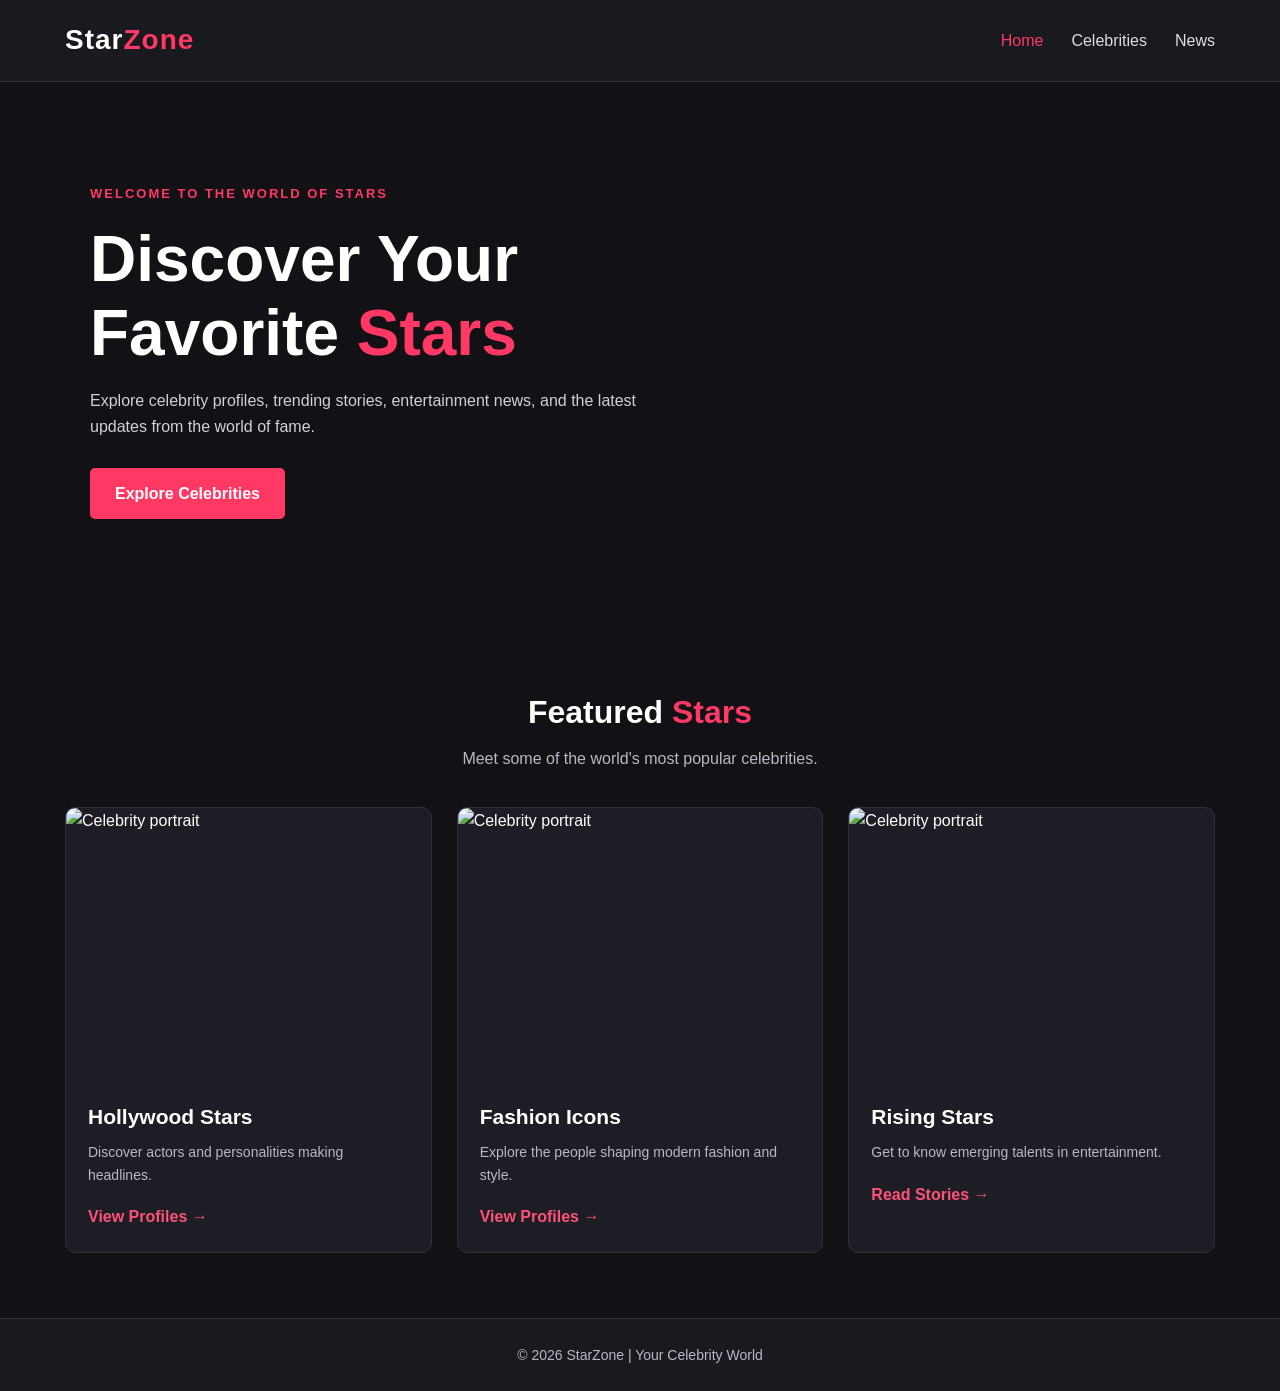
==== index.html @ b4a2bbc5 "second commit" ====
<!DOCTYPE html>
<html lang="en">
<head>
    <meta charset="UTF-8">
    <meta name="viewport" content="width=device-width, initial-scale=1.0">
    <title>StarZone | Celebrity World</title>
    <link rel="stylesheet" href="style.css">
</head>
<body>

    <header>
        <nav class="navbar">
            <a href="index.html" class="logo">Star<span>Zone</span></a>

            <ul class="nav-links">
                <li><a class="active" href="index.html">Home</a></li>
                <li><a href="celebrities.html">Celebrities</a></li>
                <li><a href="news.html">News</a></li>
            </ul>
        </nav>
    </header>

    <section class="hero">
        <div class="hero-content">
            <p class="tagline">WELCOME TO THE WORLD OF STARS</p>
            <h1>Discover Your Favorite <span>Stars</span></h1>
            <p>
                Explore celebrity profiles, trending stories,
                entertainment news, and the latest updates
                from the world of fame.
            </p>
            <a href="celebrities.html" class="btn">Explore Celebrities</a>
        </div>
    </section>

    <section class="section">
        <h2>Featured <span>Stars</span></h2>
        <p class="section-desc">Meet some of the world's most popular celebrities.</p>

        <div class="card-container">
            <div class="card">
                <img src="https://images.unsplash.com/photo-1500648767791-00dcc994a43e?auto=format&fit=crop&w=600&q=80" alt="Celebrity portrait">
                <div class="card-content">
                    <h3>Hollywood Stars</h3>
                    <p>Discover actors and personalities making headlines.</p>
                    <a href="celebrities.html">View Profiles →</a>
                </div>
            </div>

            <div class="card">
                <img src="https://images.unsplash.com/photo-1494790108377-be9c29b29330?auto=format&fit=crop&w=600&q=80" alt="Celebrity portrait">
                <div class="card-content">
                    <h3>Fashion Icons</h3>
                    <p>Explore the people shaping modern fashion and style.</p>
                    <a href="celebrities.html">View Profiles →</a>
                </div>
            </div>

            <div class="card">
                <img src="https://images.unsplash.com/photo-1506794778202-cad84cf45f1d?auto=format&fit=crop&w=600&q=80" alt="Celebrity portrait">
                <div class="card-content">
                    <h3>Rising Stars</h3>
                    <p>Get to know emerging talents in entertainment.</p>
                    <a href="news.html">Read Stories →</a>
                </div>
            </div>
        </div>
    </section>

    <footer>
        <p>© 2026 StarZone | Your Celebrity World</p>
    </footer>

</body>
</html>
---- style.css ----
/* General styles */
* {
    margin: 0;
    padding: 0;
    box-sizing: border-box;
}

html {
    scroll-behavior: smooth;
}

body {
    font-family: Arial, Helvetica, sans-serif;
    background-color: #111116;
    color: #ffffff;
    line-height: 1.6;
}

a {
    text-decoration: none;
    color: inherit;
}

/* Navigation */
header {
    background-color: #191920;
    border-bottom: 1px solid #303039;
}

.navbar {
    max-width: 1200px;
    margin: auto;
    padding: 18px 25px;
    display: flex;
    justify-content: space-between;
    align-items: center;
    gap: 20px;
}

.logo {
    font-size: 28px;
    font-weight: bold;
    letter-spacing: 1px;
}

.logo span,
h1 span,
h2 span {
    color: #ff3864;
}

.nav-links {
    display: flex;
    list-style: none;
    gap: 28px;
}

.nav-links a {
    color: #dddddf;
    transition: 0.3s;
}

.nav-links a:hover,
.nav-links a.active {
    color: #ff3864;
}

/* Home hero */
.hero {
    min-height: 540px;
    display: flex;
    align-items: center;
    padding: 70px max(7%, calc((100% - 1100px) / 2));
    background:
        linear-gradient(90deg, rgba(17,17,22,0.98),
        rgba(17,17,22,0.65)),
        url("https://images.unsplash.com/photo-1492684223066-81342ee5ff30?auto=format&fit=crop&w=1600&q=80")
        center/cover no-repeat;
}

.hero-content {
    max-width: 650px;
}

.tagline,
.category {
    color: #ff3864;
    font-size: 13px;
    font-weight: bold;
    letter-spacing: 2px;
}

.hero h1 {
    font-size: clamp(38px, 6vw, 64px);
    line-height: 1.15;
    margin: 18px 0;
}

.hero-content > p:not(.tagline) {
    color: #d0d0d6;
    margin-bottom: 28px;
    max-width: 550px;
}

.btn {
    display: inline-block;
    background-color: #ff3864;
    color: white;
    padding: 13px 25px;
    border-radius: 5px;
    font-weight: bold;
    transition: 0.3s;
}

.btn:hover {
    background-color: #e51f4d;
    transform: translateY(-2px);
}

/* Inner page banner */
.page-banner {
    text-align: center;
    padding: 65px 20px;
    background: linear-gradient(135deg, #24121e, #17171f);
}

.page-banner h1 {
    font-size: clamp(32px, 5vw, 46px);
    margin-bottom: 10px;
}

.page-banner p,
.section-desc {
    color: #b9b9c3;
}

/* Main sections */
.section {
    max-width: 1200px;
    margin: auto;
    padding: 65px 25px;
}

.section > h2 {
    text-align: center;
    font-size: 32px;
    margin-bottom: 8px;
}

.section-desc {
    text-align: center;
    margin-bottom: 35px;
}

/* Celebrity cards */
.card-container {
    display: grid;
    grid-template-columns: repeat(3, minmax(0, 1fr));
    gap: 25px;
    margin-top: 35px;
}

.card {
    background-color: #1d1d25;
    border: 1px solid #303039;
    border-radius: 10px;
    overflow: hidden;
    transition: transform 0.3s, border-color 0.3s;
}

.card:hover {
    transform: translateY(-6px);
    border-color: #ff3864;
}

.card img {
    display: block;
    width: 100%;
    height: 270px;
    object-fit: cover;
}

.card-content {
    padding: 22px;
}

.card-content h3 {
    margin-bottom: 8px;
    font-size: 21px;
}

.card-content p {
    color: #b9b9c3;
    font-size: 14px;
    margin-bottom: 8px;
}

.card-content a,
.news-content a {
    display: inline-block;
    margin-top: 10px;
    color: #ff5277;
    font-weight: bold;
}

.card-content a:hover,
.news-content a:hover {
    color: white;
}

/* News cards */
.news-container {
    display: grid;
    grid-template-columns: repeat(2, minmax(0, 1fr));
    gap: 28px;
    margin-top: 35px;
}

.news-card {
    background: #1d1d25;
    border: 1px solid #303039;
    border-radius: 10px;
    overflow: hidden;
}

.news-card img {
    display: block;
    width: 100%;
    height: 260px;
    object-fit: cover;
}

.news-content {
    padding: 24px;
}

.news-content h3 {
    font-size: 22px;
    line-height: 1.35;
    margin: 10px 0;
}

.news-content > p:not(.category) {
    color: #b9b9c3;
}

/* Footer */
footer {
    text-align: center;
    padding: 25px 15px;
    background: #191920;
    border-top: 1px solid #303039;
    color: #b9b9c3;
    font-size: 14px;
}

/* Responsive design */
@media (max-width: 800px) {
    .card-container {
        grid-template-columns: repeat(2, minmax(0, 1fr));
    }

    .hero {
        min-height: 460px;
    }
}

@media (max-width: 550px) {
    .navbar {
        flex-direction: column;
        padding: 16px;
    }

    .nav-links {
        gap: 18px;
        flex-wrap: wrap;
        justify-content: center;
    }

    .card-container,
    .news-container {
        grid-template-columns: 1fr;
    }

    .hero {
        padding: 55px 24px;
    }

    .section {
        padding: 45px 18px;
    }

    .card img {
        height: 300px;
    }
}
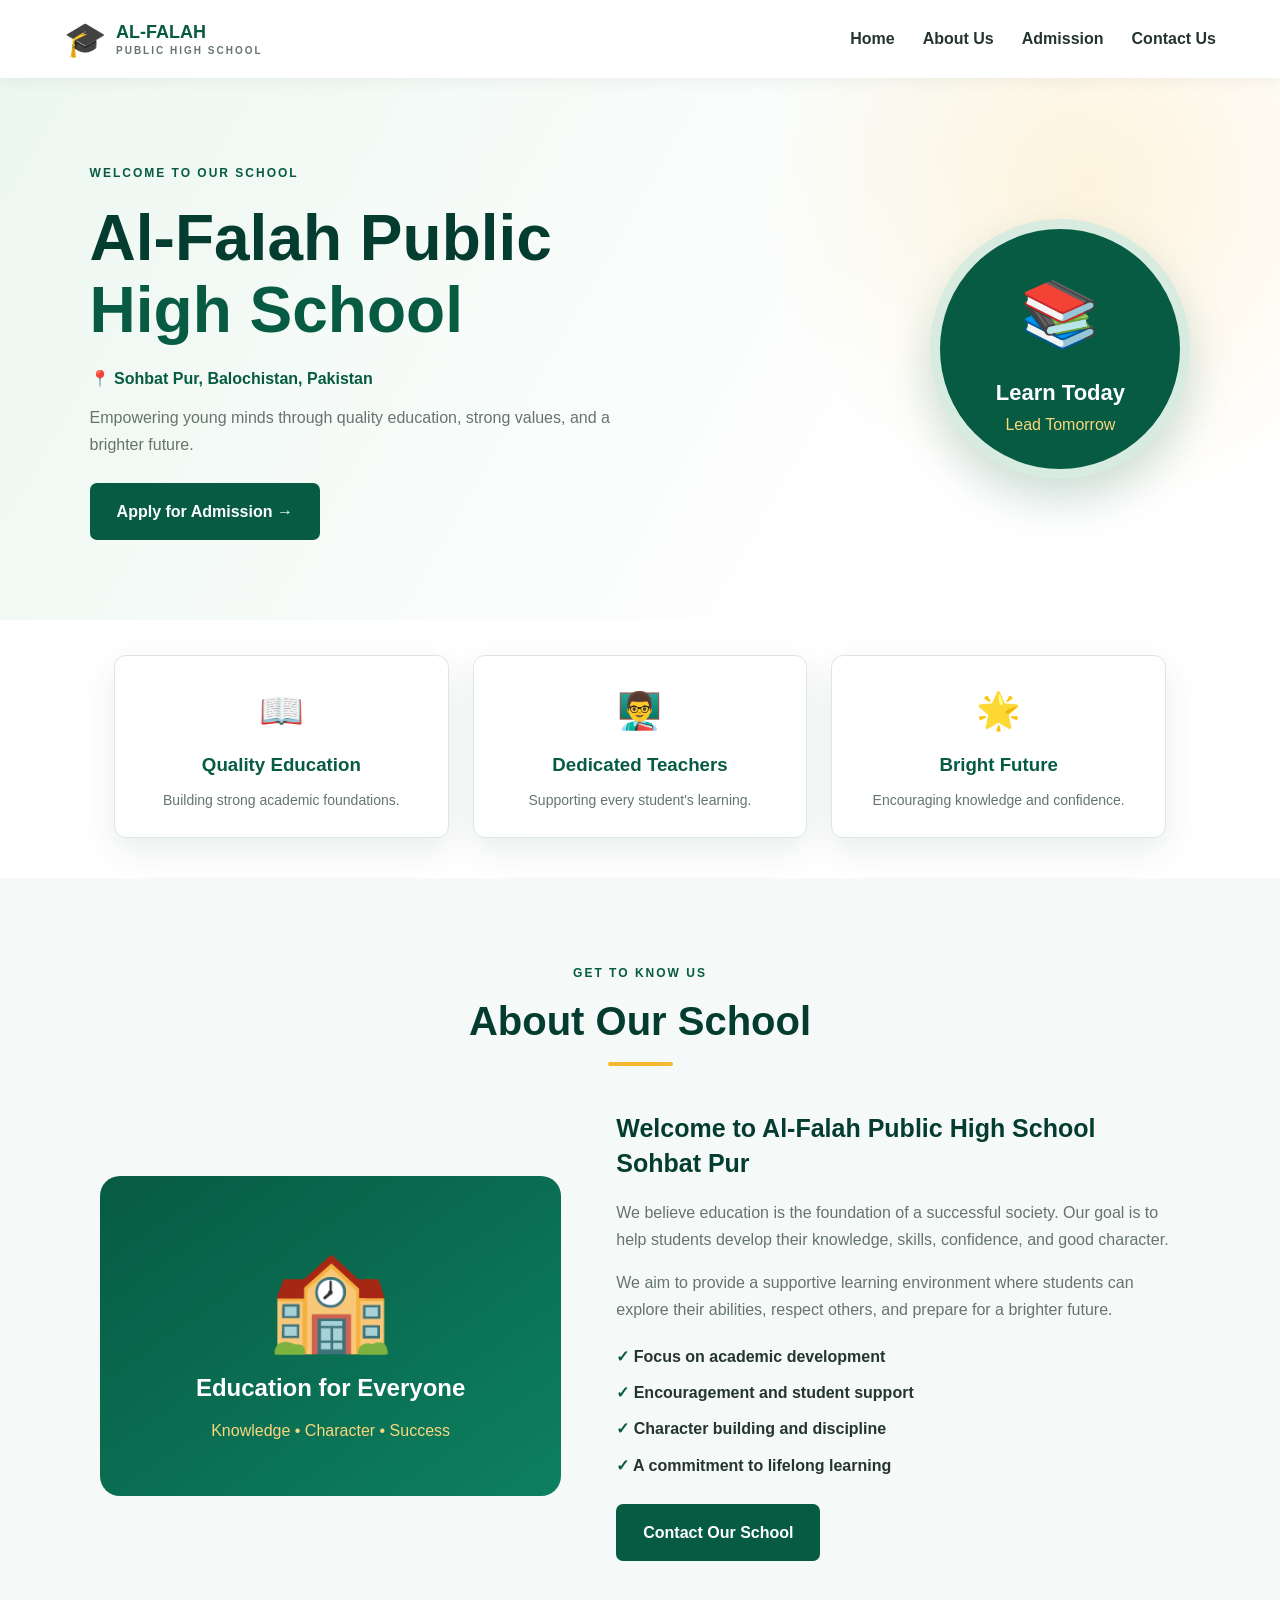
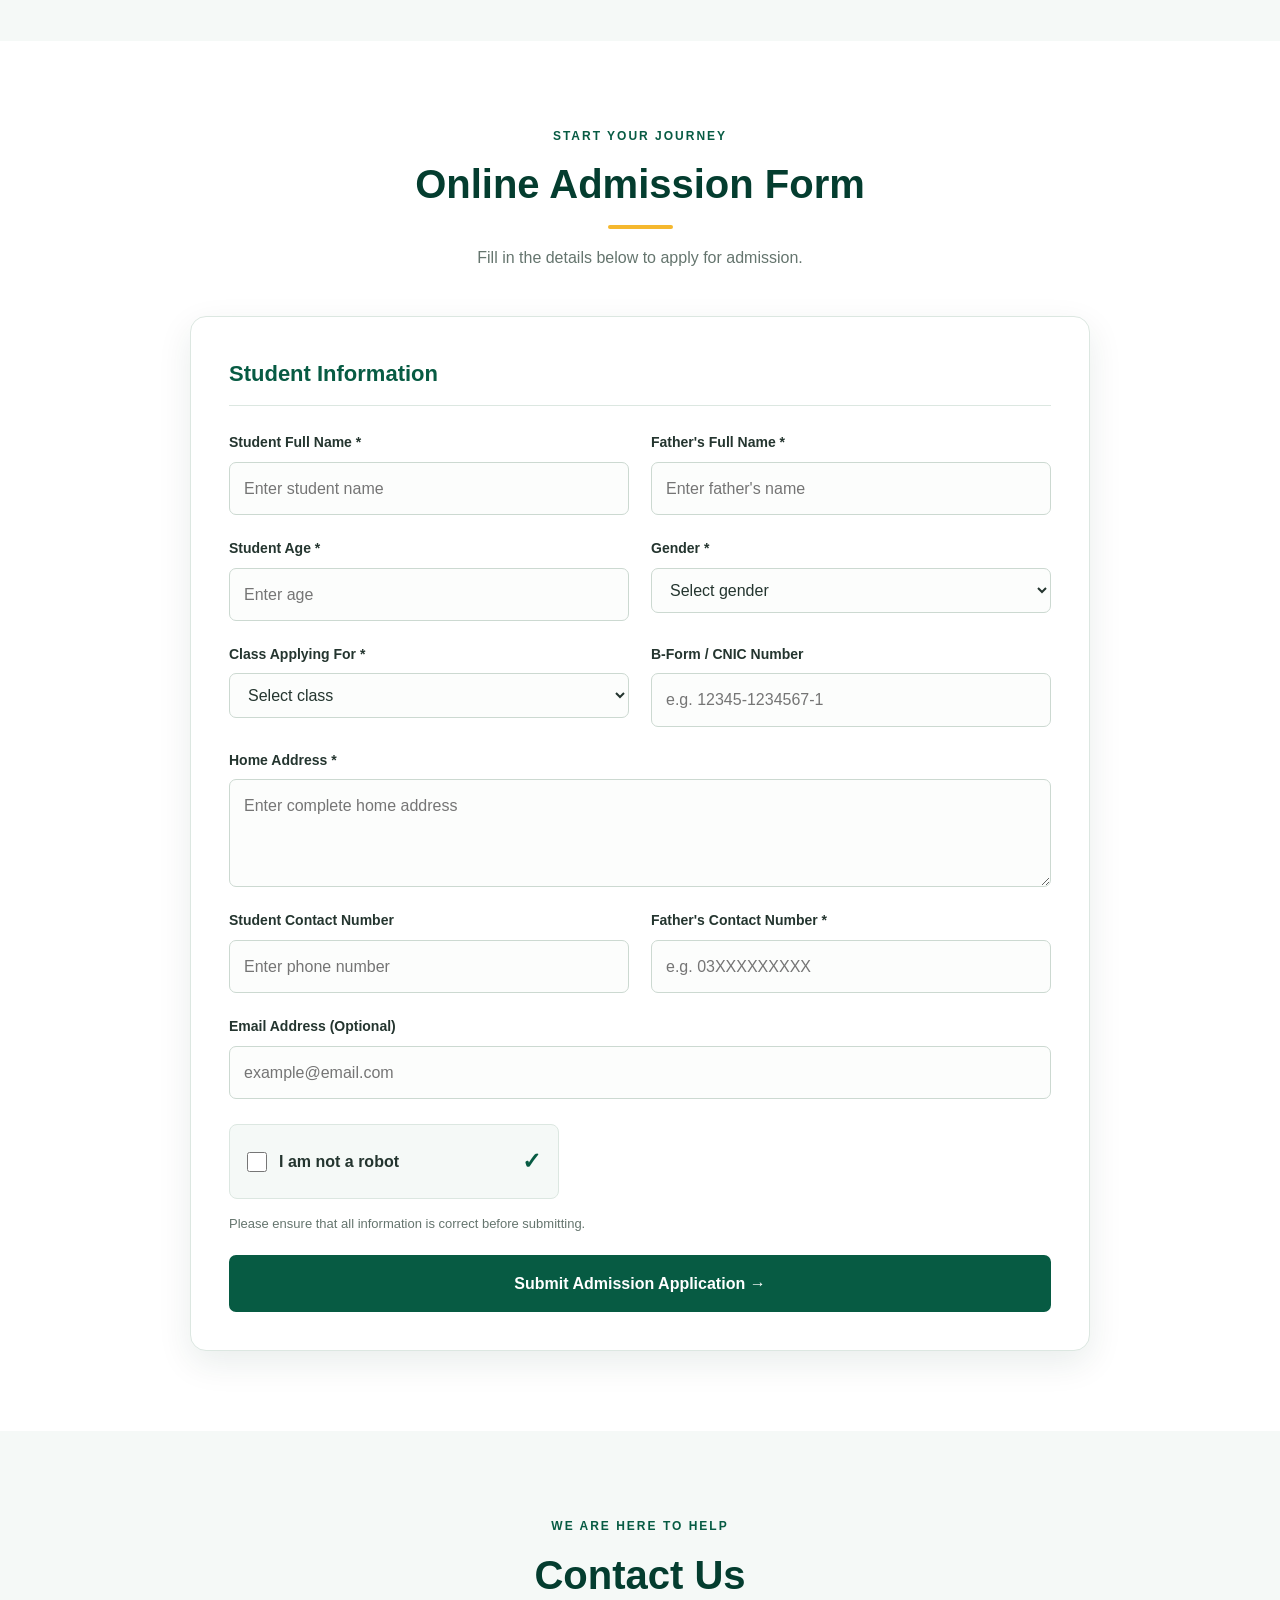
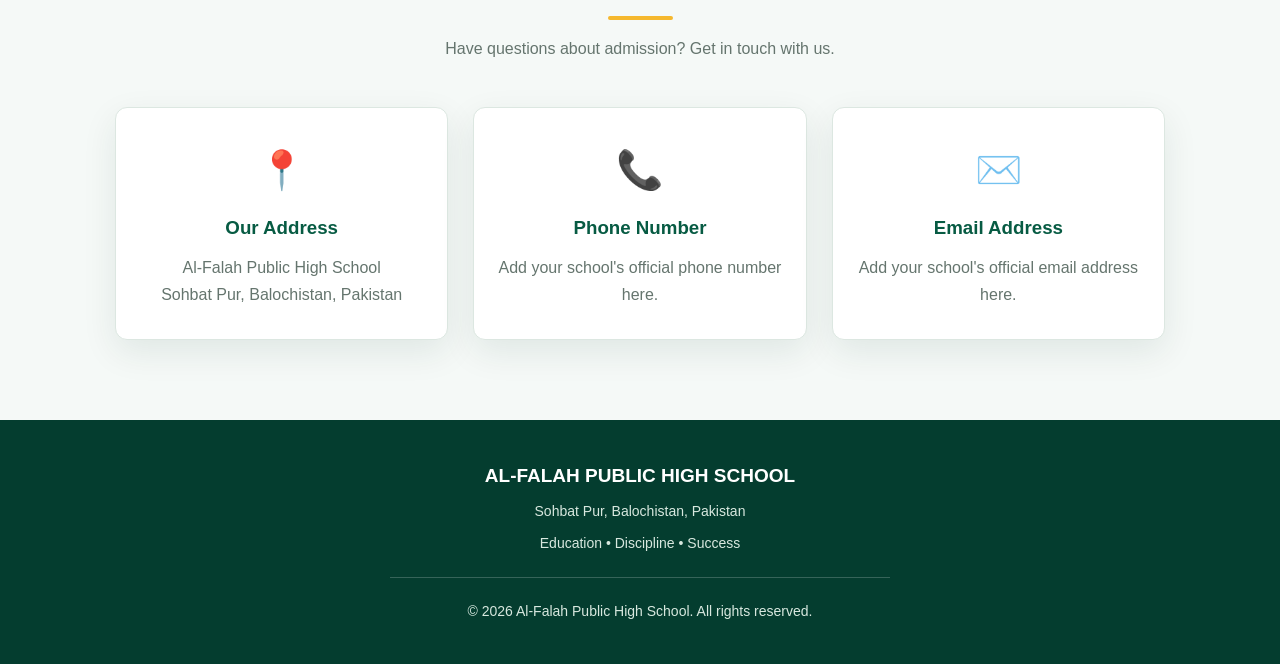
==== commit f57d69b2: "School web" ====
--- a/index.html
+++ b/index.html
@@ -4,73 +4,271 @@
 <head>
     <meta charset="UTF-8">
     <meta name="viewport" content="width=device-width, initial-scale=1.0">
-    <title>StarZone | Celebrity World</title>
+    <title>Al-Falah Public High School | Sohbat Pur</title>
     <link rel="stylesheet" href="style.css">
 </head>
 <body>
 
+    <!-- Navigation -->
     <header>
         <nav class="navbar">
-            <a href="index.html" class="logo">Star<span>Zone</span></a>
-
-            <ul class="nav-links">
-                <li><a class="active" href="index.html">Home</a></li>
-                <li><a href="celebrities.html">Celebrities</a></li>
-                <li><a href="news.html">News</a></li>
+            <a href="#home" class="logo">
+                <span class="logo-icon">🎓</span>
+                <span>AL-FALAH <small>PUBLIC HIGH SCHOOL</small></span>
+            </a>
+
+            <button class="menu-toggle" id="menuToggle"
+                    aria-label="Toggle navigation" aria-expanded="false">
+                ☰
+            </button>
+
+            <ul class="nav-links" id="navLinks">
+                <li><a href="#home">Home</a></li>
+                <li><a href="#about">About Us</a></li>
+                <li><a href="#admission">Admission</a></li>
+                <li><a href="#contact">Contact Us</a></li>
             </ul>
         </nav>
     </header>
 
-    <section class="hero">
+    <!-- Home -->
+    <section class="hero" id="home">
         <div class="hero-content">
-            <p class="tagline">WELCOME TO THE WORLD OF STARS</p>
-            <h1>Discover Your Favorite <span>Stars</span></h1>
+            <span class="welcome">WELCOME TO OUR SCHOOL</span>
+            <h1>Al-Falah Public<br><span>High School</span></h1>
+            <p class="location">📍 Sohbat Pur, Balochistan, Pakistan</p>
             <p>
-                Explore celebrity profiles, trending stories,
-                entertainment news, and the latest updates
-                from the world of fame.
+                Empowering young minds through quality education,
+                strong values, and a brighter future.
             </p>
-            <a href="celebrities.html" class="btn">Explore Celebrities</a>
-        </div>
-    </section>
-
-    <section class="section">
-        <h2>Featured <span>Stars</span></h2>
-        <p class="section-desc">Meet some of the world's most popular celebrities.</p>
-
-        <div class="card-container">
-            <div class="card">
-                <img src="https://images.unsplash.com/photo-1500648767791-00dcc994a43e?auto=format&fit=crop&w=600&q=80" alt="Celebrity portrait">
-                <div class="card-content">
-                    <h3>Hollywood Stars</h3>
-                    <p>Discover actors and personalities making headlines.</p>
-                    <a href="celebrities.html">View Profiles →</a>
-                </div>
-            </div>
-
-            <div class="card">
-                <img src="https://images.unsplash.com/photo-1494790108377-be9c29b29330?auto=format&fit=crop&w=600&q=80" alt="Celebrity portrait">
-                <div class="card-content">
-                    <h3>Fashion Icons</h3>
-                    <p>Explore the people shaping modern fashion and style.</p>
-                    <a href="celebrities.html">View Profiles →</a>
-                </div>
-            </div>
-
-            <div class="card">
-                <img src="https://images.unsplash.com/photo-1506794778202-cad84cf45f1d?auto=format&fit=crop&w=600&q=80" alt="Celebrity portrait">
-                <div class="card-content">
-                    <h3>Rising Stars</h3>
-                    <p>Get to know emerging talents in entertainment.</p>
-                    <a href="news.html">Read Stories →</a>
-                </div>
-            </div>
-        </div>
-    </section>
-
+            <a href="#admission" class="btn">Apply for Admission →</a>
+        </div>
+        <div class="hero-decoration">
+            <div class="book-icon">📚</div>
+            <h3>Learn Today</h3>
+            <p>Lead Tomorrow</p>
+        </div>
+    </section>
+
+    <!-- Highlights -->
+    <section class="highlights">
+        <div class="highlight">
+            <span>📖</span>
+            <h3>Quality Education</h3>
+            <p>Building strong academic foundations.</p>
+        </div>
+        <div class="highlight">
+            <span>👨‍🏫</span>
+            <h3>Dedicated Teachers</h3>
+            <p>Supporting every student's learning.</p>
+        </div>
+        <div class="highlight">
+            <span>🌟</span>
+            <h3>Bright Future</h3>
+            <p>Encouraging knowledge and confidence.</p>
+        </div>
+    </section>
+
+    <!-- About -->
+    <section class="section about" id="about">
+        <div class="section-heading">
+            <span class="eyebrow">GET TO KNOW US</span>
+            <h2>About Our School</h2>
+            <div class="underline"></div>
+        </div>
+
+        <div class="about-content">
+            <div class="about-illustration">
+                <span>🏫</span>
+                <h3>Education for Everyone</h3>
+                <p>Knowledge • Character • Success</p>
+            </div>
+
+            <div class="about-text">
+                <h3>Welcome to Al-Falah Public High School Sohbat Pur</h3>
+                <p>
+                    We believe education is the foundation of a successful
+                    society. Our goal is to help students develop their
+                    knowledge, skills, confidence, and good character.
+                </p>
+                <p>
+                    We aim to provide a supportive learning environment
+                    where students can explore their abilities, respect
+                    others, and prepare for a brighter future.
+                </p>
+
+                <ul class="about-list">
+                    <li>✓ Focus on academic development</li>
+                    <li>✓ Encouragement and student support</li>
+                    <li>✓ Character building and discipline</li>
+                    <li>✓ A commitment to lifelong learning</li>
+                </ul>
+
+                <a href="#contact" class="btn">Contact Our School</a>
+            </div>
+        </div>
+    </section>
+
+    <!-- Admission -->
+    <section class="section admission-section" id="admission">
+        <div class="section-heading">
+            <span class="eyebrow">START YOUR JOURNEY</span>
+            <h2>Online Admission Form</h2>
+            <div class="underline"></div>
+            <p>Fill in the details below to apply for admission.</p>
+        </div>
+
+        <form id="admissionForm" class="admission-form">
+            <h3 class="form-title">Student Information</h3>
+
+            <div class="form-grid">
+                <div class="form-group">
+                    <label for="studentName">Student Full Name *</label>
+                    <input type="text" id="studentName" name="studentName"
+                           placeholder="Enter student name" required
+                           maxlength="100">
+                </div>
+
+                <div class="form-group">
+                    <label for="fatherName">Father's Full Name *</label>
+                    <input type="text" id="fatherName" name="fatherName"
+                           placeholder="Enter father's name" required
+                           maxlength="100">
+                </div>
+
+                <div class="form-group">
+                    <label for="age">Student Age *</label>
+                    <input type="number" id="age" name="age"
+                           min="3" max="30" placeholder="Enter age" required>
+                </div>
+
+                <div class="form-group">
+                    <label for="gender">Gender *</label>
+                    <select id="gender" name="gender" required>
+                        <option value="">Select gender</option>
+                        <option value="Male">Male</option>
+                        <option value="Female">Female</option>
+                        <option value="Other">Other</option>
+                    </select>
+                </div>
+
+                <div class="form-group">
+                    <label for="className">Class Applying For *</label>
+                    <select id="className" name="className" required>
+                        <option value="">Select class</option>
+                        <option>Nursery</option>
+                        <option>Prep</option>
+                        <option>Class 1</option>
+                        <option>Class 2</option>
+                        <option>Class 3</option>
+                        <option>Class 4</option>
+                        <option>Class 5</option>
+                        <option>Class 6</option>
+                        <option>Class 7</option>
+                        <option>Class 8</option>
+                        <option>Class 9</option>
+                        <option>Class 10</option>
+                    </select>
+                </div>
+
+                <div class="form-group">
+                    <label for="cnic">B-Form / CNIC Number</label>
+                    <input type="text" id="cnic" name="cnic"
+                           placeholder="e.g. 12345-1234567-1"
+                           maxlength="15">
+                </div>
+
+                <div class="form-group full-width">
+                    <label for="address">Home Address *</label>
+                    <textarea id="address" name="address" rows="3"
+                              placeholder="Enter complete home address"
+                              required maxlength="500"></textarea>
+                </div>
+
+                <div class="form-group">
+                    <label for="studentPhone">Student Contact Number</label>
+                    <input type="tel" id="studentPhone" name="studentPhone"
+                           placeholder="Enter phone number"
+                           maxlength="20">
+                </div>
+
+                <div class="form-group">
+                    <label for="fatherPhone">Father's Contact Number *</label>
+                    <input type="tel" id="fatherPhone" name="fatherPhone"
+                           placeholder="e.g. 03XXXXXXXXX"
+                           required maxlength="20">
+                </div>
+
+                <div class="form-group full-width">
+                    <label for="email">Email Address (Optional)</label>
+                    <input type="email" id="email" name="email"
+                           placeholder="example@email.com">
+                </div>
+            </div>
+
+            <div class="robot-check">
+                <input type="checkbox" id="robot" name="robot" required>
+                <label for="robot">I am not a robot</label>
+                <span>✓</span>
+            </div>
+
+            <p class="privacy-note">
+                Please ensure that all information is correct before submitting.
+            </p>
+
+            <button type="submit" class="btn submit-btn">
+                Submit Admission Application →
+            </button>
+
+            <div id="formMessage" class="form-message"
+                 role="status" aria-live="polite"></div>
+        </form>
+    </section>
+
+    <!-- Contact -->
+    <section class="section contact-section" id="contact">
+        <div class="section-heading">
+            <span class="eyebrow">WE ARE HERE TO HELP</span>
+            <h2>Contact Us</h2>
+            <div class="underline"></div>
+            <p>Have questions about admission? Get in touch with us.</p>
+        </div>
+
+        <div class="contact-grid">
+            <div class="contact-card">
+                <span>📍</span>
+                <h3>Our Address</h3>
+                <p>Al-Falah Public High School</p>
+                <p>Sohbat Pur, Balochistan, Pakistan</p>
+            </div>
+
+            <div class="contact-card">
+                <span>📞</span>
+                <h3>Phone Number</h3>
+                <p>Add your school's official phone number here.</p>
+            </div>
+
+            <div class="contact-card">
+                <span>✉️</span>
+                <h3>Email Address</h3>
+                <p>Add your school's official email address here.</p>
+            </div>
+        </div>
+    </section>
+
+    <!-- Footer -->
     <footer>
-        <p>© 2026 StarZone | Your Celebrity World</p>
+        <a href="#home" class="footer-logo">AL-FALAH PUBLIC HIGH SCHOOL</a>
+        <p>Sohbat Pur, Balochistan, Pakistan</p>
+        <p>Education • Discipline • Success</p>
+        <div class="footer-line"></div>
+        <p>© <span id="year"></span> Al-Falah Public High School. All rights reserved.</p>
     </footer>
 
+    <button id="backToTop" class="back-to-top" aria-label="Back to top">
+        ↑
+    </button>
+
+    <script src="script.js"></script>
 </body>
 </html>
--- a/style.css
+++ b/style.css
@@ -1,5 +1,17 @@
 
-/* General styles */
+/* General settings */
+:root {
+    --primary: #075b43;
+    --primary-dark: #043d2f;
+    --accent: #f5b82e;
+    --light: #f5f9f7;
+    --white: #ffffff;
+    --text: #24352f;
+    --muted: #65756e;
+    --border: #dce7e1;
+    --shadow: 0 12px 35px rgba(5, 60, 43, 0.09);
+}
+
 * {
     margin: 0;
     padding: 0;
@@ -8,290 +20,634 @@
 
 html {
     scroll-behavior: smooth;
+    scroll-padding-top: 85px;
 }
 
 body {
-    font-family: Arial, Helvetica, sans-serif;
-    background-color: #111116;
-    color: #ffffff;
-    line-height: 1.6;
+    font-family: "Segoe UI", Arial, sans-serif;
+    color: var(--text);
+    line-height: 1.7;
+    background: var(--white);
 }
 
 a {
     text-decoration: none;
-    color: inherit;
+}
+
+button, input, textarea, select {
+    font: inherit;
+}
+
+button, .btn {
+    -webkit-tap-highlight-color: transparent;
+}
+
+section {
+    scroll-margin-top: 75px;
 }
 
 /* Navigation */
 header {
-    background-color: #191920;
-    border-bottom: 1px solid #303039;
+    background: var(--white);
+    position: sticky;
+    top: 0;
+    z-index: 100;
+    box-shadow: 0 2px 15px rgba(0, 0, 0, 0.06);
 }
 
 .navbar {
     max-width: 1200px;
     margin: auto;
-    padding: 18px 25px;
-    display: flex;
+    min-height: 78px;
+    padding: 12px 24px;
+    display: flex;
+    align-items: center;
     justify-content: space-between;
-    align-items: center;
     gap: 20px;
 }
 
 .logo {
-    font-size: 28px;
-    font-weight: bold;
-    letter-spacing: 1px;
-}
-
-.logo span,
-h1 span,
-h2 span {
-    color: #ff3864;
+    display: flex;
+    align-items: center;
+    gap: 10px;
+    color: var(--primary);
+    font-size: 18px;
+    font-weight: 800;
+    line-height: 1.3;
+}
+
+.logo-icon {
+    font-size: 34px;
+}
+
+.logo small {
+    display: block;
+    font-size: 10px;
+    letter-spacing: 2px;
+    color: var(--muted);
 }
 
 .nav-links {
     display: flex;
+    gap: 28px;
+    align-items: center;
     list-style: none;
-    gap: 28px;
 }
 
 .nav-links a {
-    color: #dddddf;
-    transition: 0.3s;
+    color: var(--text);
+    font-weight: 600;
+    transition: color 0.25s;
 }
 
 .nav-links a:hover,
-.nav-links a.active {
-    color: #ff3864;
-}
-
-/* Home hero */
+.nav-links a:focus {
+    color: var(--primary);
+}
+
+.menu-toggle {
+    display: none;
+    background: none;
+    border: 0;
+    font-size: 27px;
+    cursor: pointer;
+    color: var(--primary);
+}
+
+/* Hero */
 .hero {
-    min-height: 540px;
-    display: flex;
-    align-items: center;
-    padding: 70px max(7%, calc((100% - 1100px) / 2));
+    min-height: 510px;
+    padding: 80px max(7%, calc((100% - 1120px) / 2));
     background:
-        linear-gradient(90deg, rgba(17,17,22,0.98),
-        rgba(17,17,22,0.65)),
-        url("https://images.unsplash.com/photo-1492684223066-81342ee5ff30?auto=format&fit=crop&w=1600&q=80")
-        center/cover no-repeat;
+        radial-gradient(circle at 85% 20%, rgba(245,184,46,.16), transparent 28%),
+        linear-gradient(120deg, #edf7f1, #ffffff 72%);
+    display: flex;
+    align-items: center;
+    justify-content: space-between;
+    gap: 40px;
 }
 
 .hero-content {
     max-width: 650px;
 }
 
-.tagline,
-.category {
-    color: #ff3864;
-    font-size: 13px;
-    font-weight: bold;
+.welcome, .eyebrow {
+    color: var(--primary);
+    font-weight: 800;
     letter-spacing: 2px;
+    font-size: 12px;
 }
 
 .hero h1 {
-    font-size: clamp(38px, 6vw, 64px);
-    line-height: 1.15;
+    font-size: clamp(38px, 5vw, 64px);
+    line-height: 1.12;
     margin: 18px 0;
-}
-
-.hero-content > p:not(.tagline) {
-    color: #d0d0d6;
-    margin-bottom: 28px;
-    max-width: 550px;
+    color: var(--primary-dark);
+}
+
+.hero h1 span {
+    color: var(--primary);
+}
+
+.hero-content > p {
+    max-width: 570px;
+    margin: 12px 0 25px;
+    color: var(--muted);
+}
+
+.hero-content .location {
+    color: var(--primary);
+    font-weight: 600;
+    margin-bottom: 8px;
 }
 
 .btn {
     display: inline-block;
-    background-color: #ff3864;
+    background: var(--primary);
+    color: var(--white);
+    padding: 13px 25px;
+    border: 2px solid var(--primary);
+    border-radius: 7px;
+    font-weight: 700;
+    cursor: pointer;
+    transition: 0.25s;
+}
+
+.btn:hover {
+    background: var(--primary-dark);
+    border-color: var(--primary-dark);
+    transform: translateY(-2px);
+}
+
+.hero-decoration {
+    width: 260px;
+    min-width: 230px;
+    height: 260px;
+    border-radius: 50%;
+    background: var(--primary);
     color: white;
-    padding: 13px 25px;
-    border-radius: 5px;
-    font-weight: bold;
-    transition: 0.3s;
-}
-
-.btn:hover {
-    background-color: #e51f4d;
-    transform: translateY(-2px);
-}
-
-/* Inner page banner */
-.page-banner {
+    display: flex;
+    flex-direction: column;
+    align-items: center;
+    justify-content: center;
     text-align: center;
-    padding: 65px 20px;
-    background: linear-gradient(135deg, #24121e, #17171f);
-}
-
-.page-banner h1 {
-    font-size: clamp(32px, 5vw, 46px);
-    margin-bottom: 10px;
-}
-
-.page-banner p,
-.section-desc {
-    color: #b9b9c3;
-}
-
-/* Main sections */
+    box-shadow: 0 20px 45px rgba(7, 91, 67, 0.2);
+    border: 10px solid #d8ebe0;
+}
+
+.book-icon {
+    font-size: 64px;
+    margin-bottom: 5px;
+}
+
+.hero-decoration h3 {
+    font-size: 22px;
+}
+
+.hero-decoration p {
+    color: #f8d77d;
+}
+
+/* Highlights */
+.highlights {
+    max-width: 1100px;
+    margin: -5px auto 0;
+    padding: 40px 24px;
+    display: grid;
+    grid-template-columns: repeat(3, 1fr);
+    gap: 24px;
+}
+
+.highlight {
+    padding: 24px;
+    text-align: center;
+    border: 1px solid var(--border);
+    border-radius: 12px;
+    background: var(--white);
+    box-shadow: var(--shadow);
+}
+
+.highlight span {
+    font-size: 36px;
+}
+
+.highlight h3 {
+    margin: 8px 0;
+    color: var(--primary);
+}
+
+.highlight p {
+    color: var(--muted);
+    font-size: 14px;
+}
+
+/* Shared sections */
 .section {
-    max-width: 1200px;
+    padding: 80px 24px;
+}
+
+.section-heading {
+    text-align: center;
+    max-width: 700px;
+    margin: 0 auto 45px;
+}
+
+.section-heading h2 {
+    color: var(--primary-dark);
+    font-size: clamp(28px, 4vw, 40px);
+    line-height: 1.3;
+    margin: 10px 0;
+}
+
+.section-heading p {
+    color: var(--muted);
+    margin-top: 12px;
+}
+
+.underline {
+    width: 65px;
+    height: 4px;
+    border-radius: 10px;
+    background: var(--accent);
+    margin: 15px auto;
+}
+
+/* About */
+.about {
+    background: var(--light);
+}
+
+.about-content {
+    max-width: 1080px;
     margin: auto;
-    padding: 65px 25px;
-}
-
-.section > h2 {
+    display: grid;
+    grid-template-columns: 0.9fr 1.1fr;
+    gap: 55px;
+    align-items: center;
+}
+
+.about-illustration {
+    min-height: 320px;
+    background: linear-gradient(145deg, var(--primary), #0d8060);
+    border-radius: 20px;
+    color: white;
+    display: flex;
+    flex-direction: column;
+    justify-content: center;
+    align-items: center;
     text-align: center;
-    font-size: 32px;
-    margin-bottom: 8px;
-}
-
-.section-desc {
-    text-align: center;
-    margin-bottom: 35px;
-}
-
-/* Celebrity cards */
-.card-container {
-    display: grid;
-    grid-template-columns: repeat(3, minmax(0, 1fr));
-    gap: 25px;
-    margin-top: 35px;
-}
-
-.card {
-    background-color: #1d1d25;
-    border: 1px solid #303039;
-    border-radius: 10px;
-    overflow: hidden;
-    transition: transform 0.3s, border-color 0.3s;
-}
-
-.card:hover {
-    transform: translateY(-6px);
-    border-color: #ff3864;
-}
-
-.card img {
-    display: block;
-    width: 100%;
-    height: 270px;
-    object-fit: cover;
-}
-
-.card-content {
-    padding: 22px;
-}
-
-.card-content h3 {
-    margin-bottom: 8px;
-    font-size: 21px;
-}
-
-.card-content p {
-    color: #b9b9c3;
-    font-size: 14px;
-    margin-bottom: 8px;
-}
-
-.card-content a,
-.news-content a {
-    display: inline-block;
-    margin-top: 10px;
-    color: #ff5277;
-    font-weight: bold;
-}
-
-.card-content a:hover,
-.news-content a:hover {
-    color: white;
-}
-
-/* News cards */
-.news-container {
+    padding: 25px;
+}
+
+.about-illustration span {
+    font-size: 100px;
+    line-height: 1.4;
+}
+
+.about-illustration h3 {
+    font-size: 24px;
+}
+
+.about-illustration p {
+    color: #f8d77d;
+    margin-top: 8px;
+}
+
+.about-text h3 {
+    color: var(--primary-dark);
+    font-size: 25px;
+    line-height: 1.4;
+    margin-bottom: 18px;
+}
+
+.about-text p {
+    color: var(--muted);
+    margin-bottom: 15px;
+}
+
+.about-list {
+    list-style: none;
+    margin: 20px 0 25px;
+}
+
+.about-list li {
+    margin: 9px 0;
+    font-weight: 600;
+}
+
+.about-list li::first-letter {
+    color: var(--primary);
+}
+
+/* Admission */
+.admission-section {
+    background: var(--white);
+}
+
+.admission-form {
+    max-width: 900px;
+    margin: auto;
+    padding: 38px;
+    background: var(--white);
+    border: 1px solid var(--border);
+    border-radius: 16px;
+    box-shadow: var(--shadow);
+}
+
+.form-title {
+    color: var(--primary);
+    font-size: 22px;
+    margin-bottom: 25px;
+    padding-bottom: 12px;
+    border-bottom: 1px solid var(--border);
+}
+
+.form-grid {
     display: grid;
     grid-template-columns: repeat(2, minmax(0, 1fr));
-    gap: 28px;
-    margin-top: 35px;
-}
-
-.news-card {
-    background: #1d1d25;
-    border: 1px solid #303039;
-    border-radius: 10px;
-    overflow: hidden;
-}
-
-.news-card img {
+    gap: 22px;
+}
+
+.form-group {
+    display: flex;
+    flex-direction: column;
+    gap: 7px;
+}
+
+.form-group label {
+    font-size: 14px;
+    font-weight: 700;
+}
+
+.form-group input,
+.form-group select,
+.form-group textarea {
+    width: 100%;
+    min-width: 0;
+    padding: 12px 14px;
+    border: 1px solid #ccd9d1;
+    border-radius: 7px;
+    outline: none;
+    color: var(--text);
+    background: #fcfdfc;
+    transition: border-color 0.2s, box-shadow 0.2s;
+}
+
+.form-group textarea {
+    resize: vertical;
+}
+
+.form-group input:focus,
+.form-group select:focus,
+.form-group textarea:focus {
+    border-color: var(--primary);
+    box-shadow: 0 0 0 3px rgba(7, 91, 67, 0.1);
+}
+
+.full-width {
+    grid-column: 1 / -1;
+}
+
+.robot-check {
+    margin: 25px 0 10px;
+    padding: 17px;
+    border: 1px solid var(--border);
+    border-radius: 8px;
+    background: var(--light);
+    display: flex;
+    align-items: center;
+    gap: 12px;
+    max-width: 330px;
+}
+
+.robot-check input {
+    width: 20px;
+    height: 20px;
+    accent-color: var(--primary);
+    cursor: pointer;
+}
+
+.robot-check label {
+    cursor: pointer;
+    flex: 1;
+    font-weight: 600;
+}
+
+.robot-check span {
+    color: var(--primary);
+    font-size: 23px;
+    font-weight: 800;
+}
+
+.privacy-note {
+    color: var(--muted);
+    font-size: 13px;
+    margin: 14px 0 20px;
+}
+
+.submit-btn {
+    width: 100%;
+}
+
+.form-message {
+    display: none;
+    margin-top: 20px;
+    padding: 14px;
+    border-radius: 8px;
+    overflow-wrap: anywhere;
+}
+
+.form-message.success {
     display: block;
-    width: 100%;
-    height: 260px;
-    object-fit: cover;
-}
-
-.news-content {
-    padding: 24px;
-}
-
-.news-content h3 {
-    font-size: 22px;
-    line-height: 1.35;
+    color: #075b43;
+    background: #e7f6ed;
+    border: 1px solid #a7d9ba;
+}
+
+.form-message.error {
+    display: block;
+    color: #a32020;
+    background: #fff0f0;
+    border: 1px solid #efbaba;
+}
+
+/* Contact */
+.contact-section {
+    background: var(--light);
+}
+
+.contact-grid {
+    max-width: 1050px;
+    margin: auto;
+    display: grid;
+    grid-template-columns: repeat(3, 1fr);
+    gap: 25px;
+}
+
+.contact-card {
+    padding: 30px 20px;
+    text-align: center;
+    border: 1px solid var(--border);
+    background: white;
+    border-radius: 12px;
+    box-shadow: var(--shadow);
+}
+
+.contact-card span {
+    font-size: 38px;
+}
+
+.contact-card h3 {
+    color: var(--primary);
     margin: 10px 0;
 }
 
-.news-content > p:not(.category) {
-    color: #b9b9c3;
+.contact-card p {
+    color: var(--muted);
+    overflow-wrap: anywhere;
 }
 
 /* Footer */
 footer {
+    padding: 40px 20px;
     text-align: center;
-    padding: 25px 15px;
-    background: #191920;
-    border-top: 1px solid #303039;
-    color: #b9b9c3;
+    color: #d8e8df;
+    background: var(--primary-dark);
+}
+
+.footer-logo {
+    color: white;
+    font-size: 19px;
+    font-weight: 800;
+}
+
+footer p {
+    margin-top: 8px;
     font-size: 14px;
+}
+
+.footer-line {
+    max-width: 500px;
+    height: 1px;
+    background: rgba(255,255,255,.2);
+    margin: 22px auto;
+}
+
+/* Back to top */
+.back-to-top {
+    position: fixed;
+    right: 22px;
+    bottom: 22px;
+    width: 45px;
+    height: 45px;
+    border: none;
+    border-radius: 50%;
+    background: var(--accent);
+    color: var(--primary-dark);
+    font-size: 24px;
+    cursor: pointer;
+    box-shadow: var(--shadow);
+    display: none;
+    z-index: 90;
+}
+
+.back-to-top.visible {
+    display: block;
 }
 
 /* Responsive design */
 @media (max-width: 800px) {
-    .card-container {
-        grid-template-columns: repeat(2, minmax(0, 1fr));
+    .navbar {
+        flex-wrap: wrap;
+    }
+
+    .menu-toggle {
+        display: block;
+    }
+
+    .nav-links {
+        display: none;
+        width: 100%;
+        flex-direction: column;
+        align-items: stretch;
+        gap: 0;
+    }
+
+    .nav-links.open {
+        display: flex;
+    }
+
+    .nav-links a {
+        display: block;
+        padding: 10px 0;
     }
 
     .hero {
-        min-height: 460px;
-    }
-}
-
-@media (max-width: 550px) {
-    .navbar {
+        padding: 60px 24px;
+    }
+
+    .hero-decoration {
+        width: 210px;
+        min-width: 190px;
+        height: 210px;
+    }
+
+    .book-icon {
+        font-size: 48px;
+    }
+
+    .about-content {
+        grid-template-columns: 1fr;
+        gap: 30px;
+    }
+
+    .about-illustration {
+        min-height: 260px;
+    }
+}
+
+@media (max-width: 600px) {
+    .hero {
         flex-direction: column;
-        padding: 16px;
-    }
-
-    .nav-links {
-        gap: 18px;
-        flex-wrap: wrap;
-        justify-content: center;
-    }
-
-    .card-container,
-    .news-container {
+        align-items: flex-start;
+        padding: 55px 22px;
+    }
+
+    .hero-decoration {
+        align-self: center;
+        margin-top: 10px;
+    }
+
+    .highlights {
         grid-template-columns: 1fr;
     }
 
-    .hero {
-        padding: 55px 24px;
-    }
-
     .section {
-        padding: 45px 18px;
-    }
-
-    .card img {
-        height: 300px;
-    }
-}
+        padding: 60px 18px;
+    }
+
+    .form-grid,
+    .contact-grid {
+        grid-template-columns: 1fr;
+    }
+
+    .full-width {
+        grid-column: auto;
+    }
+
+    .admission-form {
+        padding: 22px 17px;
+    }
+
+    .section-heading {
+        margin-bottom: 32px;
+    }
+
+    .logo {
+        font-size: 15px;
+    }
+
+    .logo small {
+        font-size: 9px;
+    }
+}
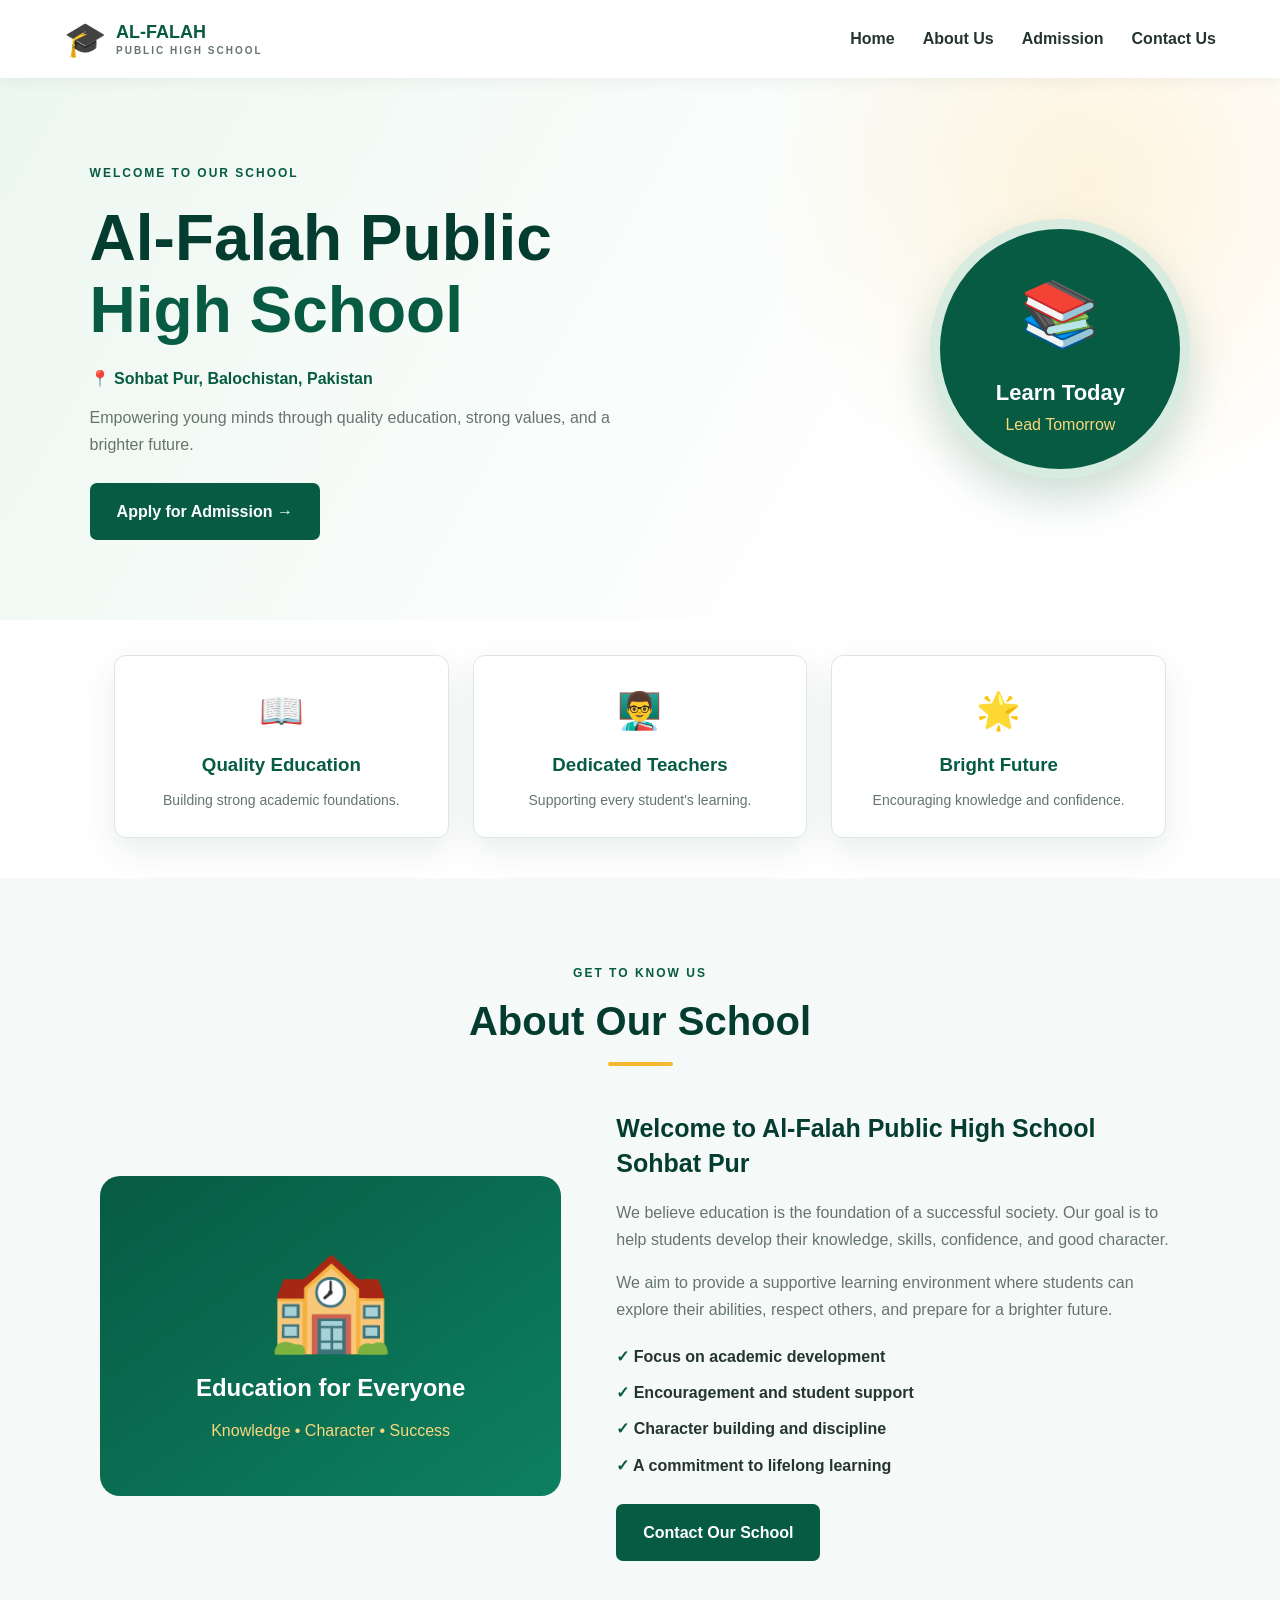
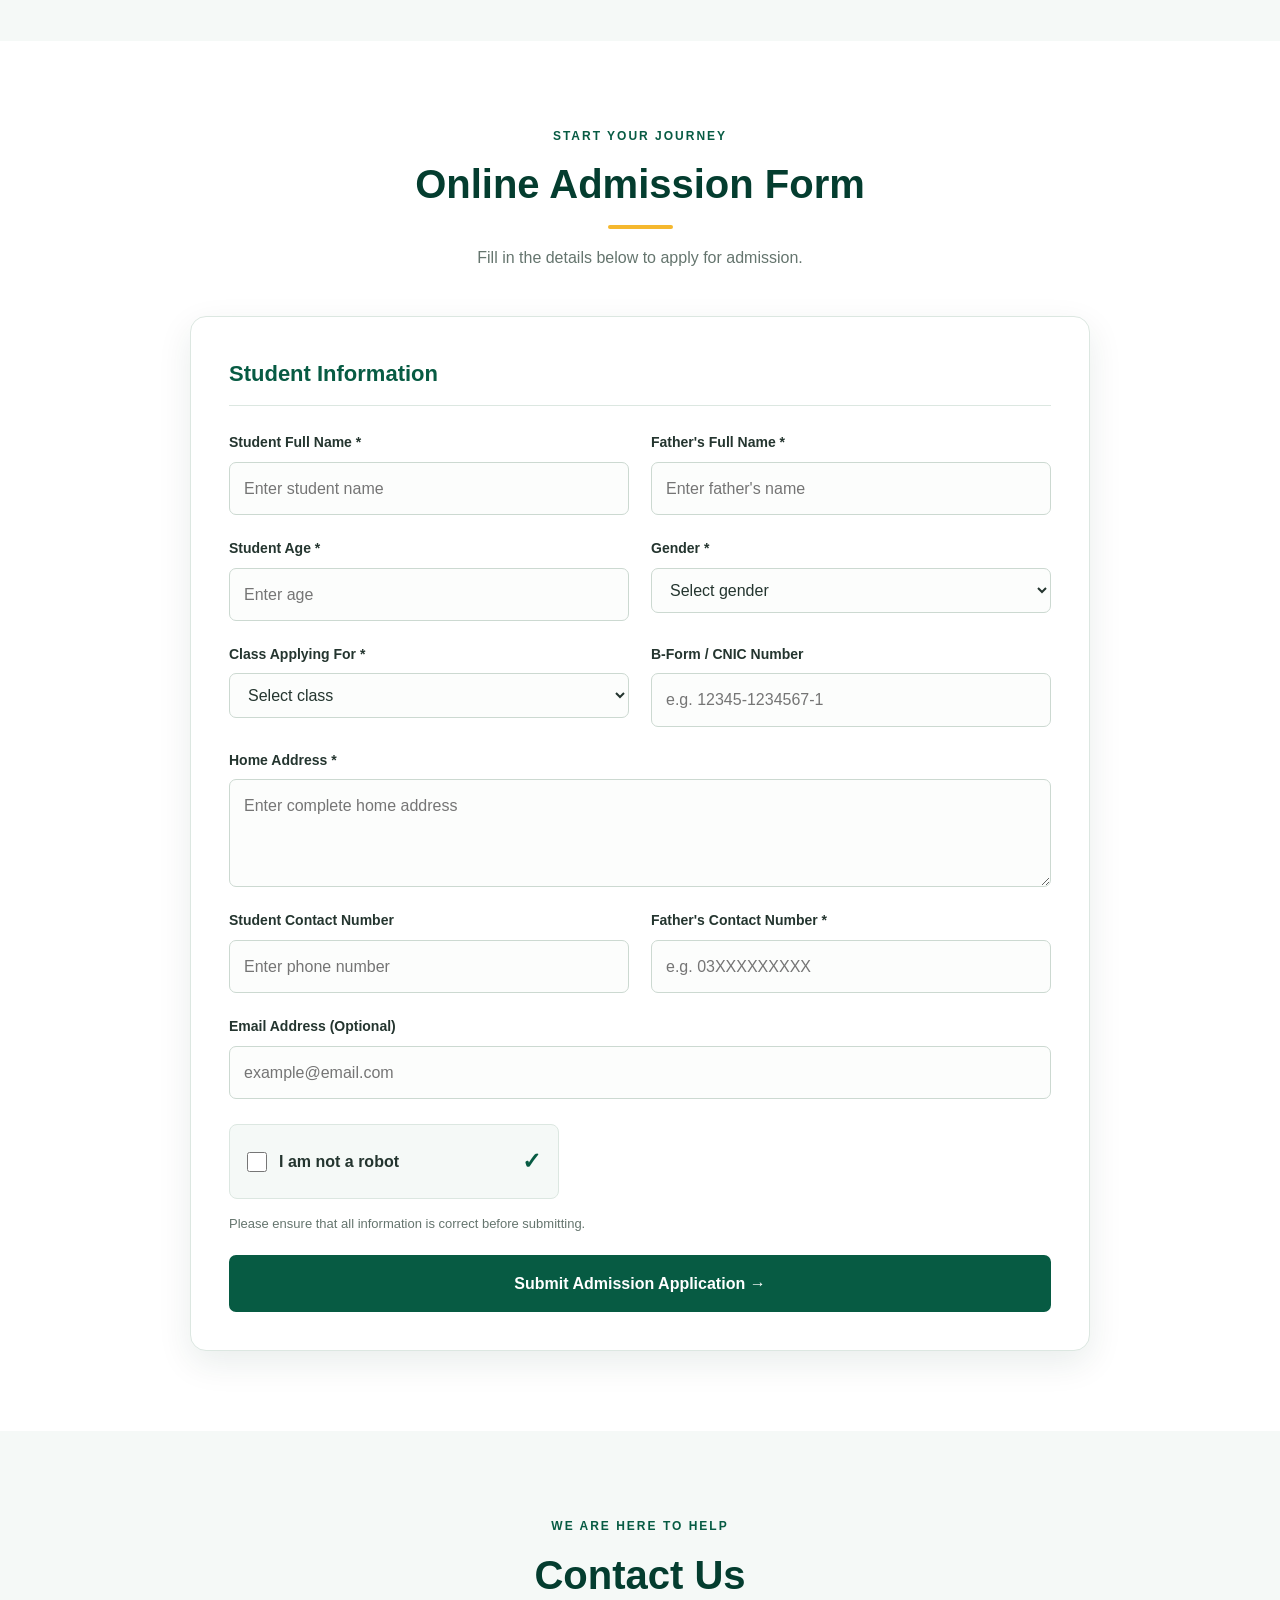
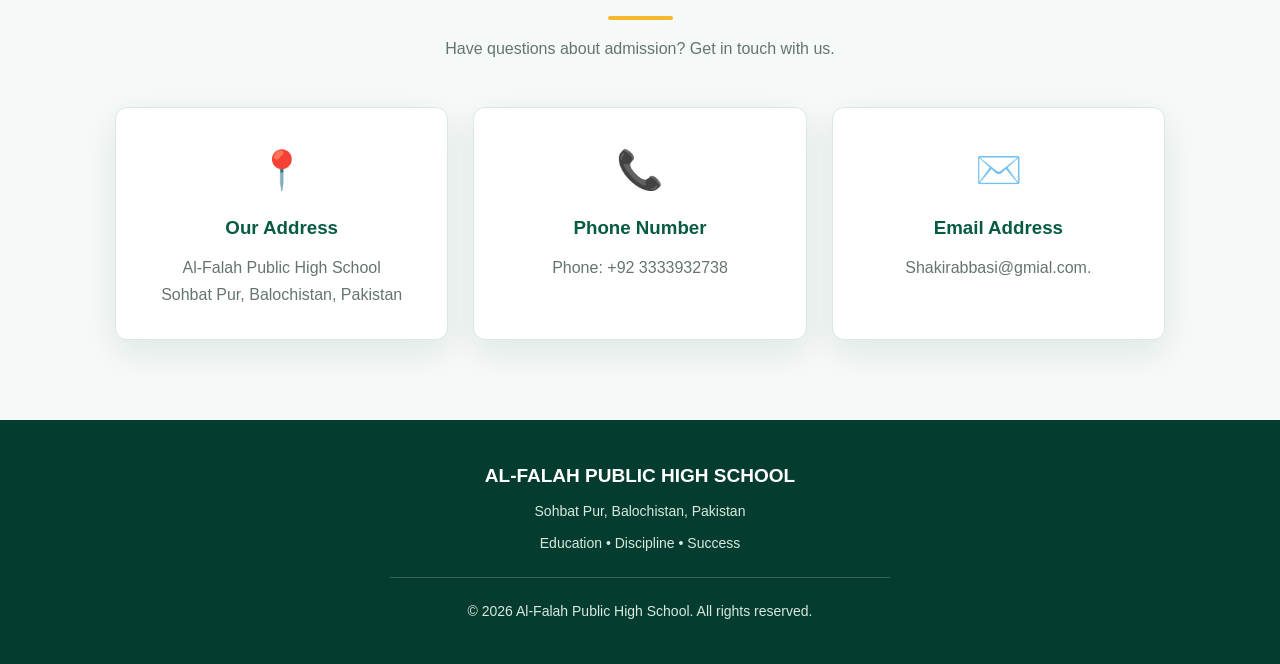
==== commit b0dcaef2: "cintact added" ====
--- a/index.html
+++ b/index.html
@@ -245,13 +245,13 @@
             <div class="contact-card">
                 <span>📞</span>
                 <h3>Phone Number</h3>
-                <p>Add your school's official phone number here.</p>
+                <p>Phone: +92 3333932738</p>
             </div>
 
             <div class="contact-card">
                 <span>✉️</span>
                 <h3>Email Address</h3>
-                <p>Add your school's official email address here.</p>
+                <p>Shakirabbasi@gmial.com.</p>
             </div>
         </div>
     </section>
